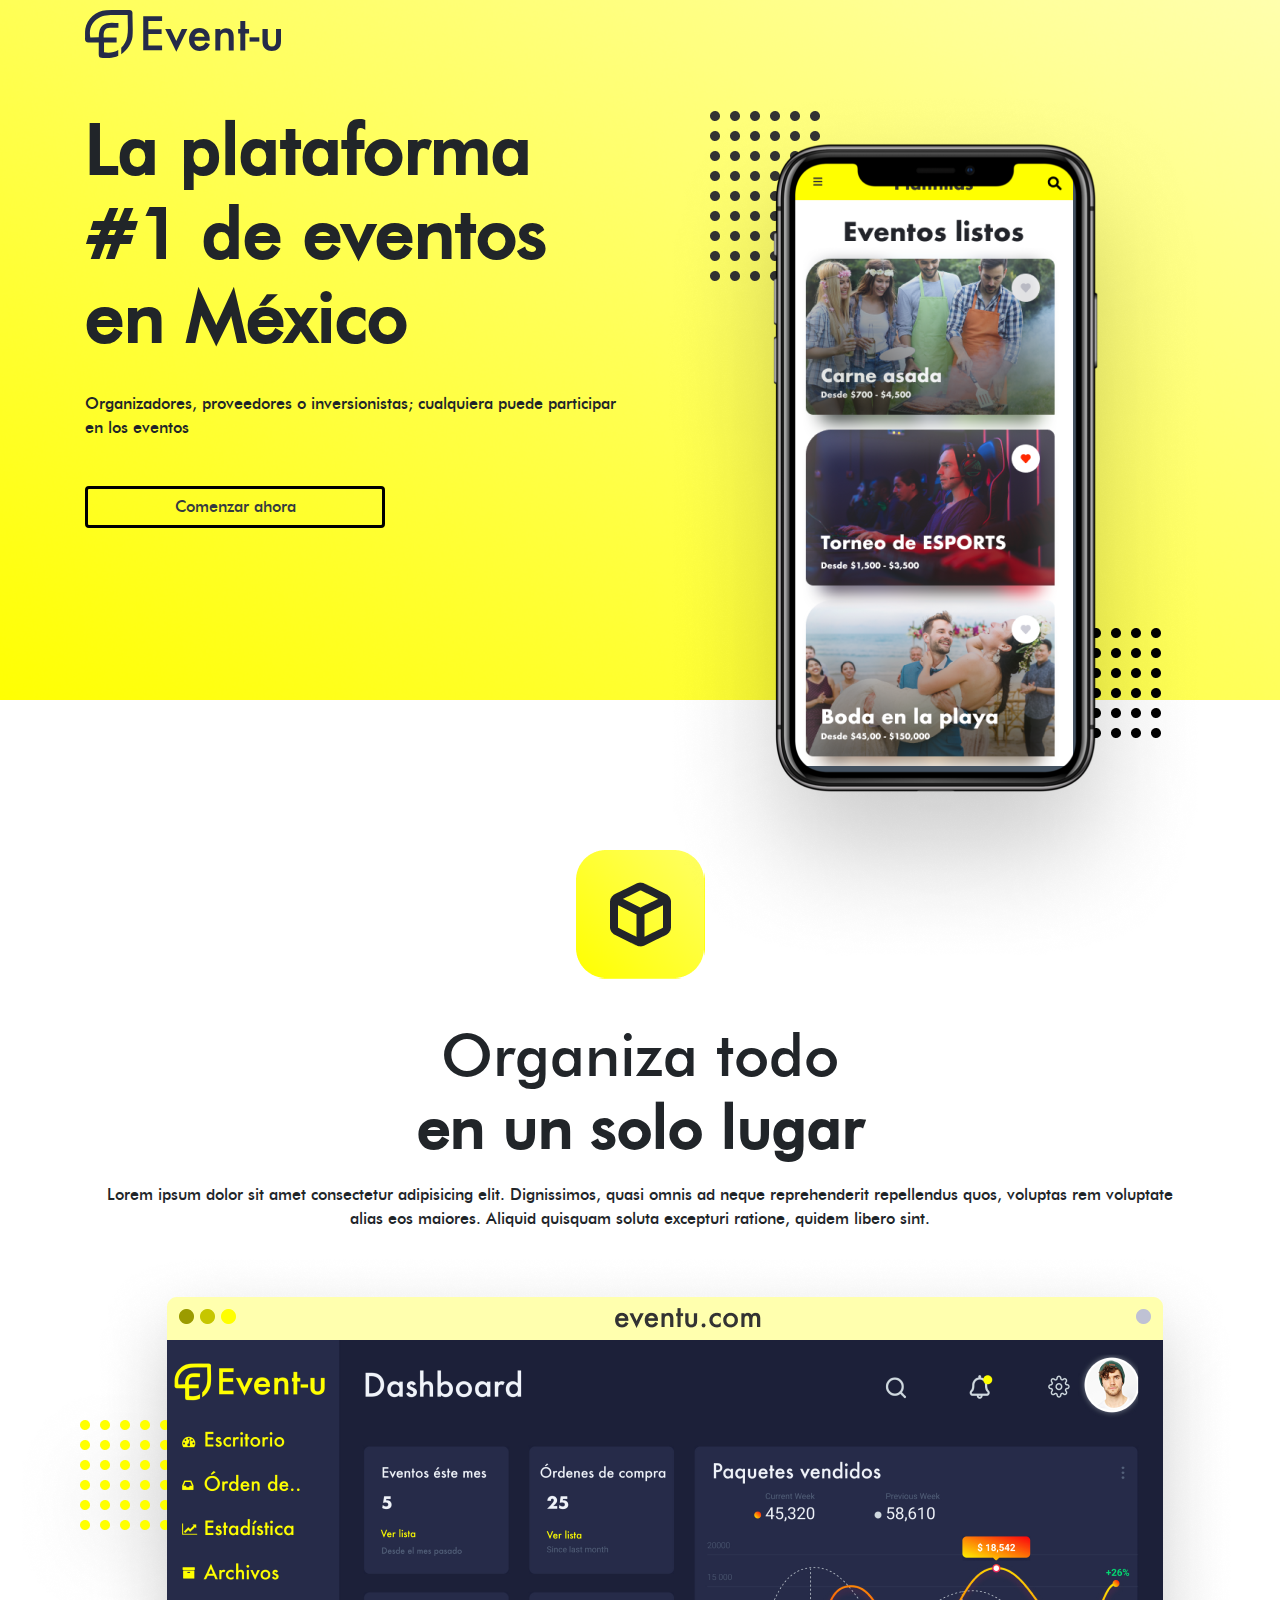
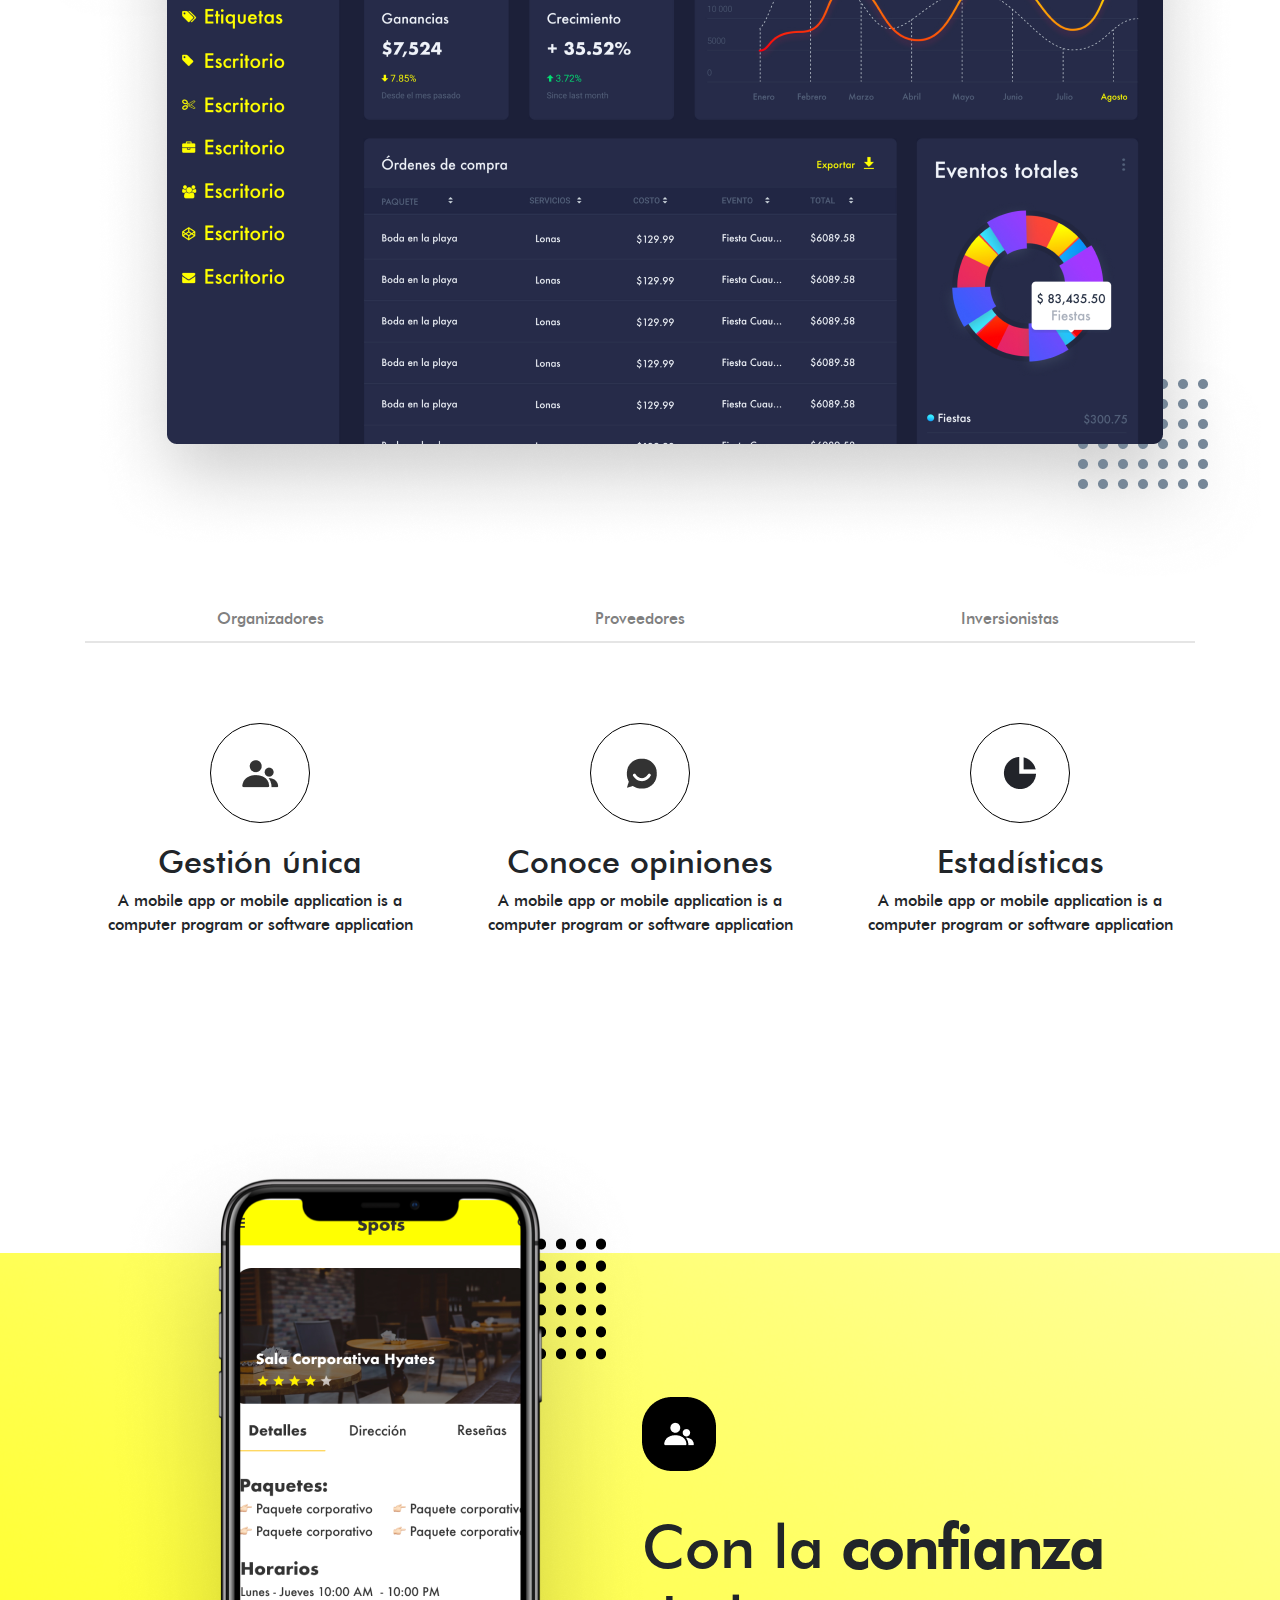
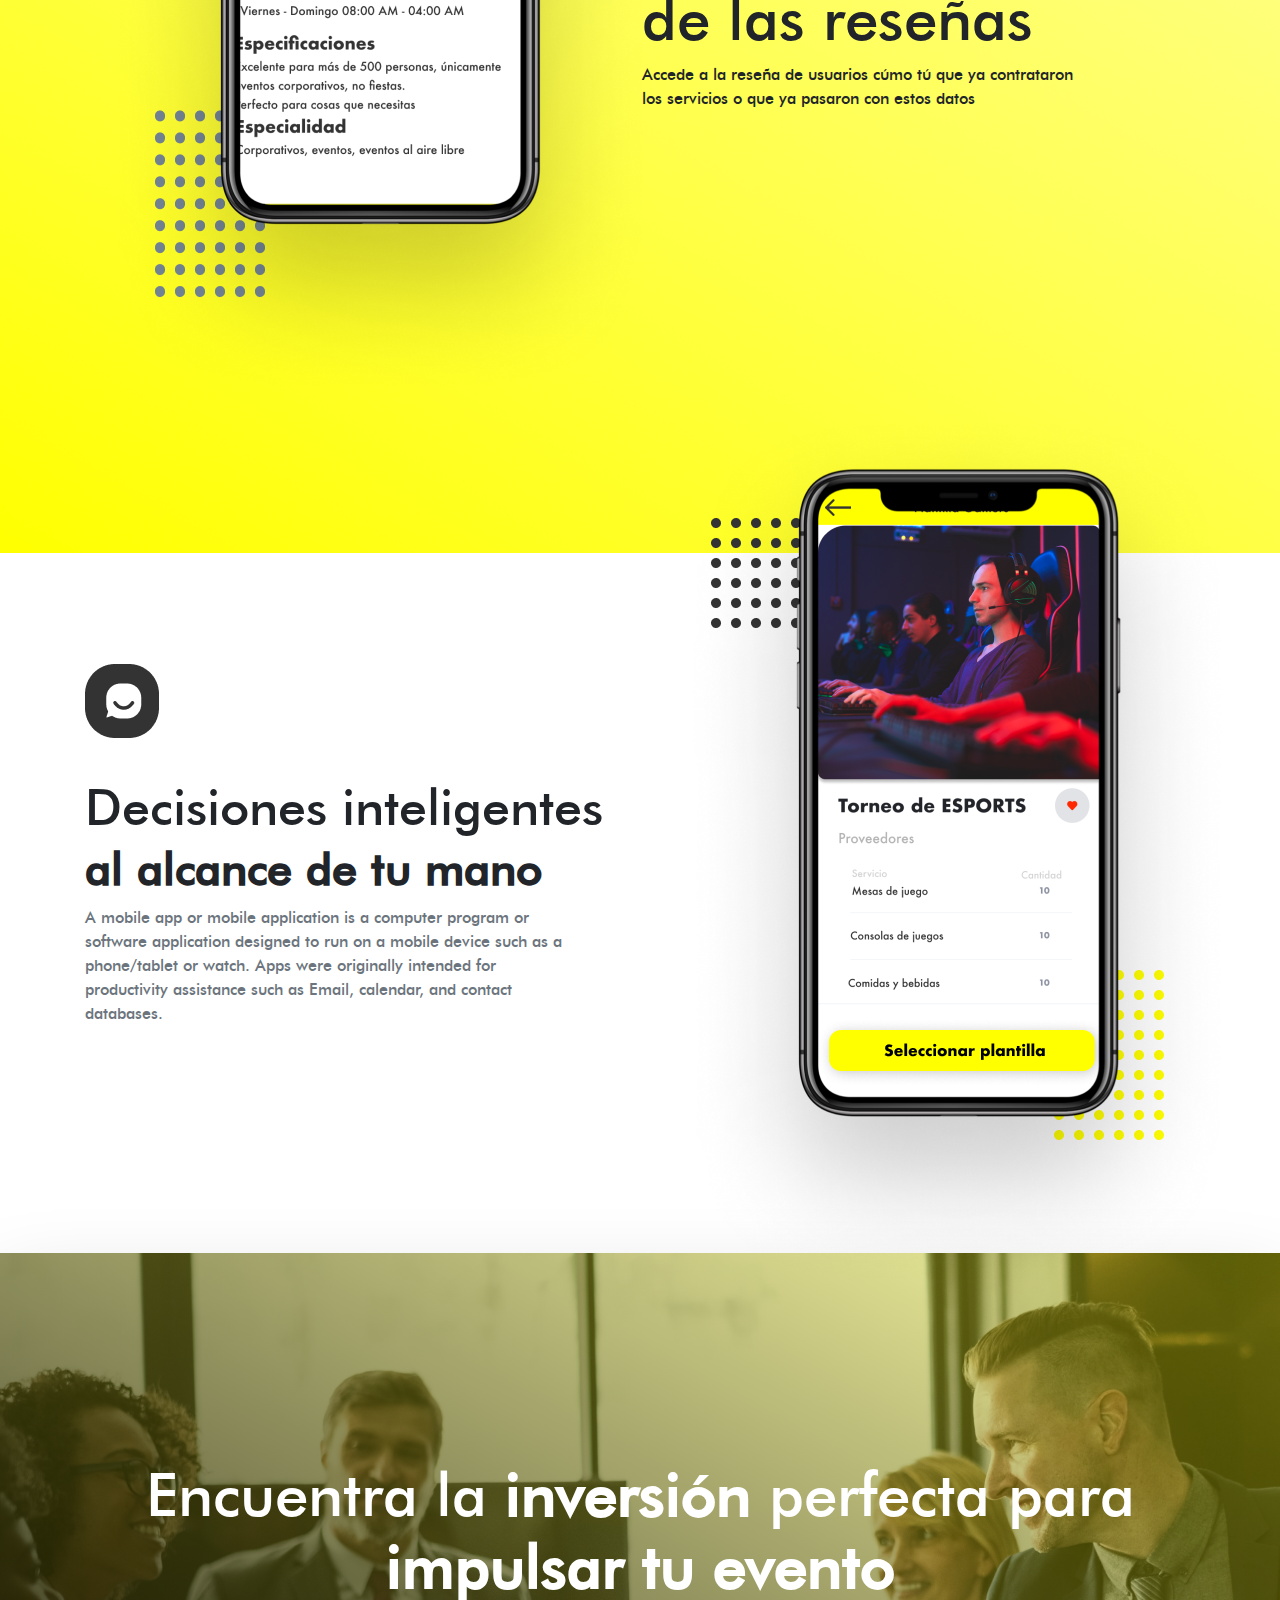
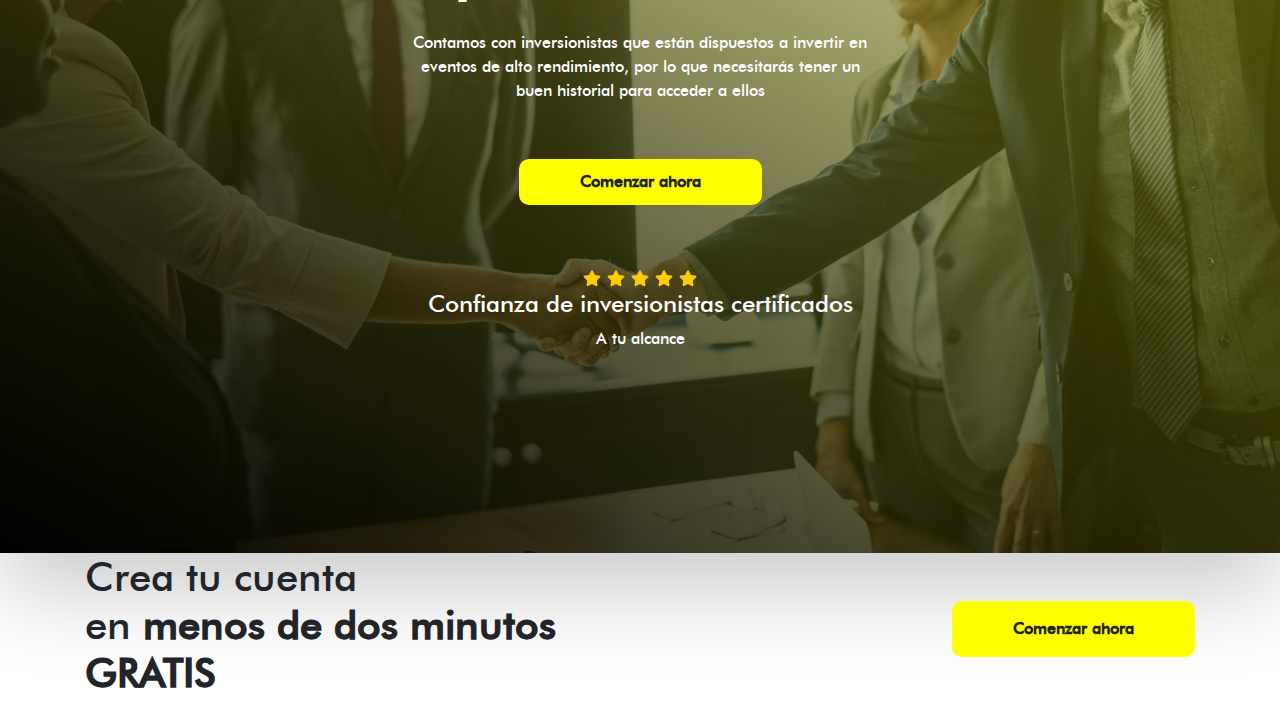
==== index.html @ fe2440ba "first commit" ====
<!DOCTYPE html>
<html lang="en">

<head>
    <meta charset="UTF-8">
    <meta name="viewport" content="width=device-width, initial-scale=1.0">
    <meta http-equiv="X-UA-Compatible" content="ie=edge">
    <title>Event-U</title>
    <!-- Bootstrap -->
    <link rel="stylesheet" href="https://stackpath.bootstrapcdn.com/bootstrap/4.3.1/css/bootstrap.min.css"
        integrity="sha384-ggOyR0iXCbMQv3Xipma34MD+dH/1fQ784/j6cY/iJTQUOhcWr7x9JvoRxT2MZw1T" crossorigin="anonymous">
    <link rel="stylesheet" href="css/main.css">
</head>

<body>
    <section class="section-one">
        <div class="container container-one">
            <div class="row">
                <div class="col-sm-3">
                    <img src="images/logo.svg" alt="logo">
                </div>
            </div>
            <div class="row bg-one">
                <div class="col-sm-6">
                    <h1 class="futura-medium-bt text-70">La plataforma <br> #1 de eventos <br> en México</h1><br>
                    <p>Organizadores, proveedores o inversionistas; cualquiera puede participar en los eventos</p>
                    <button type="button" class="btn btn-outline-dark btn-one">Comenzar ahora</button>
                </div>
                <div class="col-sm-6 view-one">
                    <img src="images/AppleiPhone.png" class="img-iphone" alt="">
                </div>
            </div>
        </div>
    </section>

    <section class="section-two">
            <div class="container text-center">
                <div class="row" style="justify-content: center; margin-bottom: 40px">
                    <div class="img-square"><img src="icons/Box.png" class="img-responsive" alt=""></div>
                </div>
                <h1 class="title">Organiza todo <br> <span class="futura-medium-bt">en un solo lugar</span>
                </h1>
                <p class="col-sm-12 center-block text-center">Lorem ipsum dolor sit amet consectetur adipisicing elit.
                    Dignissimos, quasi omnis
                    ad neque reprehenderit repellendus quos, voluptas rem voluptate alias eos maiores. Aliquid quisquam
                    soluta excepturi ratione, quidem libero sint.</p>
            </div>
            <img src="images/dashboard.png" alt="" class="img img-responsive img-dashboard" style="justify-content: center;">
    </section>

    <section class="section-three">
        <div class="container">
            <ul class="nav nav-fluid nav-three">
                <li class="nav-item col-sm-4" style="display: flex; justify-content: center;">
                    <a class="nav-link" href="#">Organizadores</a>
                </li>
                <li class="nav-item col-sm-4" style="display: flex; justify-content: center;">
                    <a class="nav-link" href="#">Proveedores</a>
                </li>
                <li class="nav-item col-sm-4" style="display: flex; justify-content: center;">
                    <a class="nav-link" href="#">Inversionistas</a>
                </li>
            </ul>
        </div>
        <div class="container features">
            <div class="row">
                <div class="col-sm-4 card-features">
                    <div class="circle">
                        <img src="icons/teamIcon.png" class="img-responsive" alt="">
                    </div>
                    <div class="text-center">
                        <h2>Gestión única</h2>
                        <p>A mobile app or mobile application is a computer program or software application</p>
                    </div>
                </div>
                <div class="col-sm-4 card-features">
                    <div class="circle">
                        <img src="icons/opinions.png" class="img-responsive" alt="">
                    </div>
                    <div class="text-center">
                        <h2>Conoce opiniones</h2>
                        <p>A mobile app or mobile application is a computer program or software application</p>
                    </div>
                </div>
                <div class="col-sm-4 card-features">
                    <div class="circle">
                        <img src="icons/statistics.png" class="img img-responsive" alt="">
                    </div>
                    <div class="text-center">
                        <h2>Estadísticas</h2>
                        <p>A mobile app or mobile application is a computer program or software application</p>
                    </div>
                </div>
            </div>
        </div>
    </section>

    <section class="section-four">
        <div class="container container-four">
            <div class=" row row-four">
                <div class="col-sm-6">
                    <img src="images/iPhone Left.png" alt="" class="img-iphone-left">
                </div>
                <div class="col-sm-6">
                    <img src="icons/icon-four.png" alt="">
                    <div style="margin-top: 40px;">
                        <h1 class="title">Con la <span class="title futura-medium-bt">confianza</span> <br> de las reseñas
                        </h1>
                        <p>Accede a la reseña de usuarios cúmo tú que ya contrataron <br> los servicios o que ya
                            pasaron
                            con
                            estos datos
                        </p>
                    </div>
                </div>
            </div>
        </div>
    </section>

    <section class="section-five">
        <div class="container container-five">
            <div class="row row-five">
                <div class="col-sm-6">
                    <img src="icons/icon-five.png" alt="">
                    <div style="margin-top: 40px;">
                        <h1 class="title" style="font-size: 50px;">Decisiones inteligentes <br> <span
                                class="title futura-medium-bt" style="font-size: 45px;">al alcance de tu mano</span></h1>
                        <p class="text-secondary">A mobile app or mobile application is a computer program or <br>
                            software application designed to run on a mobile device such as a <br>
                            phone/tablet or watch. Apps were originally intended for <br>
                            productivity assistance such as Email, calendar, and contact <br>
                            databases.
                        </p>
                    </div>
                </div>
                <div class="col-sm-6">
                    <img src="images/iPhone Right.png" alt="" class="img-iphone-right">
                </div>
            </div>
        </div>
    </section>

    <section class="section-six">
        <div class="bg-six">
            <div class="container text-center">
                <h1 class="title fonts-white" style="padding-bottom: 20px;">Encuentra la <span
                        class="futura-medium-bt">inversión</span>
                    perfecta para <span class="futura-medium-bt">impulsar tu evento</span>
                </h1>
                <p class="fonts-white" style="padding-bottom: 40px;">
                    Contamos con inversionistas que están dispuestos a invertir en <br>
                    eventos de alto rendimiento, por lo que necesitarás tener un <br>
                    buen historial para acceder a ellos
                </p>
                <button class=" btn bg-yellow btn-six">Comenzar ahora</button>
                <div class="start">
                    <img src="images/stars.png" alt="">
                    <h4 class="fonts-white">Confianza de inversionistas certificados</h4>
                    <p class="fonts-white">A tu alcance</p>
                </div>
            </div>
        </div>
    </section>

    <footer>
        <div class="container">
            <div class="row">
                <div class="col-sm-12 footer">
                    <h1>Crea tu cuenta <br>
                        en <span class="futura-medium-bt">menos de dos minutos</span> <br>
                        <span class="futura-medium-bt">GRATIS</span> </h1>
                        <button class="btn bg-yellow btn-footer">Comenzar ahora</button>
                </div>
            </div>
        </div>
    </footer>




    <!-- JS, Popper.js y jQuery -->
    <script src="https://code.jquery.com/jquery-3.3.1.slim.min.js"
        integrity="sha384-q8i/X+965DzO0rT7abK41JStQIAqVgRVzpbzo5smXKp4YfRvH+8abtTE1Pi6jizo"
        crossorigin="anonymous"></script>
    <script src="https://cdnjs.cloudflare.com/ajax/libs/popper.js/1.14.7/umd/popper.min.js"
        integrity="sha384-UO2eT0CpHqdSJQ6hJty5KVphtPhzWj9WO1clHTMGa3JDZwrnQq4sF86dIHNDz0W1"
        crossorigin="anonymous"></script>
    <script src="https://stackpath.bootstrapcdn.com/bootstrap/4.3.1/js/bootstrap.min.js"
        integrity="sha384-JjSmVgyd0p3pXB1rRibZUAYoIIy6OrQ6VrjIEaFf/nJGzIxFDsf4x0xIM+B07jRM"
        crossorigin="anonymous"></script>
</body>

</html>
---- css/main.css ----
@font-face {
  font-family: "Futura";
  src: url("../fonts/futura_medium_bt-webfont.woff");
}

@font-face {
  font-family: "Futura-book-italic";
  src: url("../fonts/futura_book_italic_font-webfont.woff");
}

@font-face {
  font-family: "Futura-extra-black";
  src: url("../fonts/futura_extra_black_font-webfont.woff");
}

@font-face {
  font-family: "Futura-medium-bt";
  src: url("../fonts/futura_medium_bt-webfont.woff");
}

body {
  margin: 0;
  padding: 0;
  box-sizing: border-box;
  font-family: "Futura";
}

/* FONT-FAMILY */
.futura-extra {
  font-family: Futura-extra-black;
}

.futura-medium-bt {
  font-family: Futura-medium-bt;
  font-weight: bold;
}
/* END FONT-FAMILY */

/* button */
.btn-yellow {
  background: #ffff00;
  border-radius: 10px;
}
/* end button */

/* BG-C OLOR*/
.bg-yellow {
  background: #ffff00;
}
/* BG-COLOR*/

/* FONTS-SIZE*/
.title {
  font-size: 60px;
}

.subtitle {
  font-size: 20px;
}

.text-70 {
  font-size: 70px;
}

.text-50 {
  font-size: 50px;
}
/* END FONS-SIZE */

/* FONTS-COLOR */
.fonts-yellow {
  color: #ffff00;
}

.fonts-white {
  color: #fff;
}
/* END FONTS-COLOR */

/* SECTION ONE */

.section-one {
  width: 100%;
  height: 700px;
  background-image: url(../images/Bg.png);
  background-size: cover;
}

.container-one {
  padding-top: 10px;
}

.bg-one {
  margin-top: 50px;
}

.view-one {
  position: relative;
}

.img-bg {
  position: absolute;
  top: 15px;
  right: 50px;
}

.img-iphone {
  position: absolute;
  left: 0;
  top: -50px;
}

.btn-one {
  margin-top: 30px;
  width: 300px;
  border: 3px solid #000;
}
.icon-one {
  width: 129px;
  height: 129px;
  background-image: url(../images/Icon.png);
}
/* END SECTION-ONE */

/* SECTION-TWO */
.section-two {
  width: 100%;
  margin-top: 150px;
}

.img-square {
  width: 129px;
  height: 129px;
  background-image: url(../images/Icon.png);
  display: flex;
  justify-content: center;
  align-items: center;
}

/* END SECTION-TWO */

/* SECTION THREE */
.section-three {
  width: 100%;
}

.nav-three {
  border-bottom: 2px solid #e5e5e5;
}

.nav-three .nav-item {
  border-bottom: 2px solid transparent;
}

.nav-three .nav-item a {
  color: #808080;
}

.nav-three .nav-item:hover {
  border-bottom: 2px solid #ffff00;
  color: #000;
}

.features {
  margin-top: 80px;
}
.section-three .container .row .circle {
  display: flex;
  justify-content: center;
  align-items: center;
  width: 100px;
  height: 100px;
  border: 1px solid #000;
  border-radius: 50%;
  margin: auto;
}

.section-three .container .row .circle:hover {
  display: flex;
  justify-content: center;
  align-items: center;
  width: 100px;
  height: 100px;
  border-radius: 50%;
  background: #ffff00;
  border: none;
  box-shadow: 0 10px 10px -5px;
}

.text-center {
  margin-top: 20px;
}

/* END SECTION THREE */

/* SECTION FOUR */
.section-four {
  width: 100%;
  max-width: 100%;
  height: 900px;
  background-image: url(../images/Bg.png);
  background-size: cover;
  margin-top: 300px;
}

.container-four {
  position: relative;
}

.row-four {
  align-items: center;
  position: absolute;
  top: -160px;
}
/* END SECTION FOUR */

/* SECTION-FIVE */
.section-five {
  width: 100%;
  max-width: 100%;
}

.container-five {
  position: relative;
}

.row-five {
  align-items: center;
  position: absolute;
  top: -170px;
}
/* END SECTION-FIVE */

/* SECTION SIX */
.section-six {
  width: 100%;
  height: 900px;
  background-image: url(../images/Action-ori.jpg);
  background-size: cover;
  margin-top: 700px;
}

.bg-six {
  width: 100%;
  height: 900px;
  background: linear-gradient(
    208.63deg,
    rgba(255, 255, 0, 0.35) 0%,
    #000000 100%
  );
  box-shadow: 0px 40px 80px rgba(0, 0, 0, 0.2);
  display: flex;
  align-items: center;
}

.btn-six {
  padding: 10px 60px;
  border-radius: 10px;
  margin-bottom: 60px;
  font-weight: bold;
}
/* END SECTION SIX */

.footer {
  width: 100%;
  display: flex;
  justify-content: space-between;
  align-items: center;
}

.btn-footer {
  padding: 15px 60px;
  border-radius: 10px;
  font-weight: bold;
}

/* MEDIAS QUERY */

/* @media (min-width: 320px) {
  .section-one{
    height: 750px;
  }
  .bg-one{
    text-align: center;
  }
  .container-one {
    display: block;
  }

  .text-70 {
    font-size: 50px;
  }

  .img-iphone {
    width: 300px;
    padding-top: 60px;
    padding-left: 100px;
  }

  .img-dashboard{
    width: 200px;
  }

  .img-iphone-left{
    width: 200px;
  }

  .img-iphone-right{
    width: 200px;
  }
  .footer{
    display: block;
  }
} */
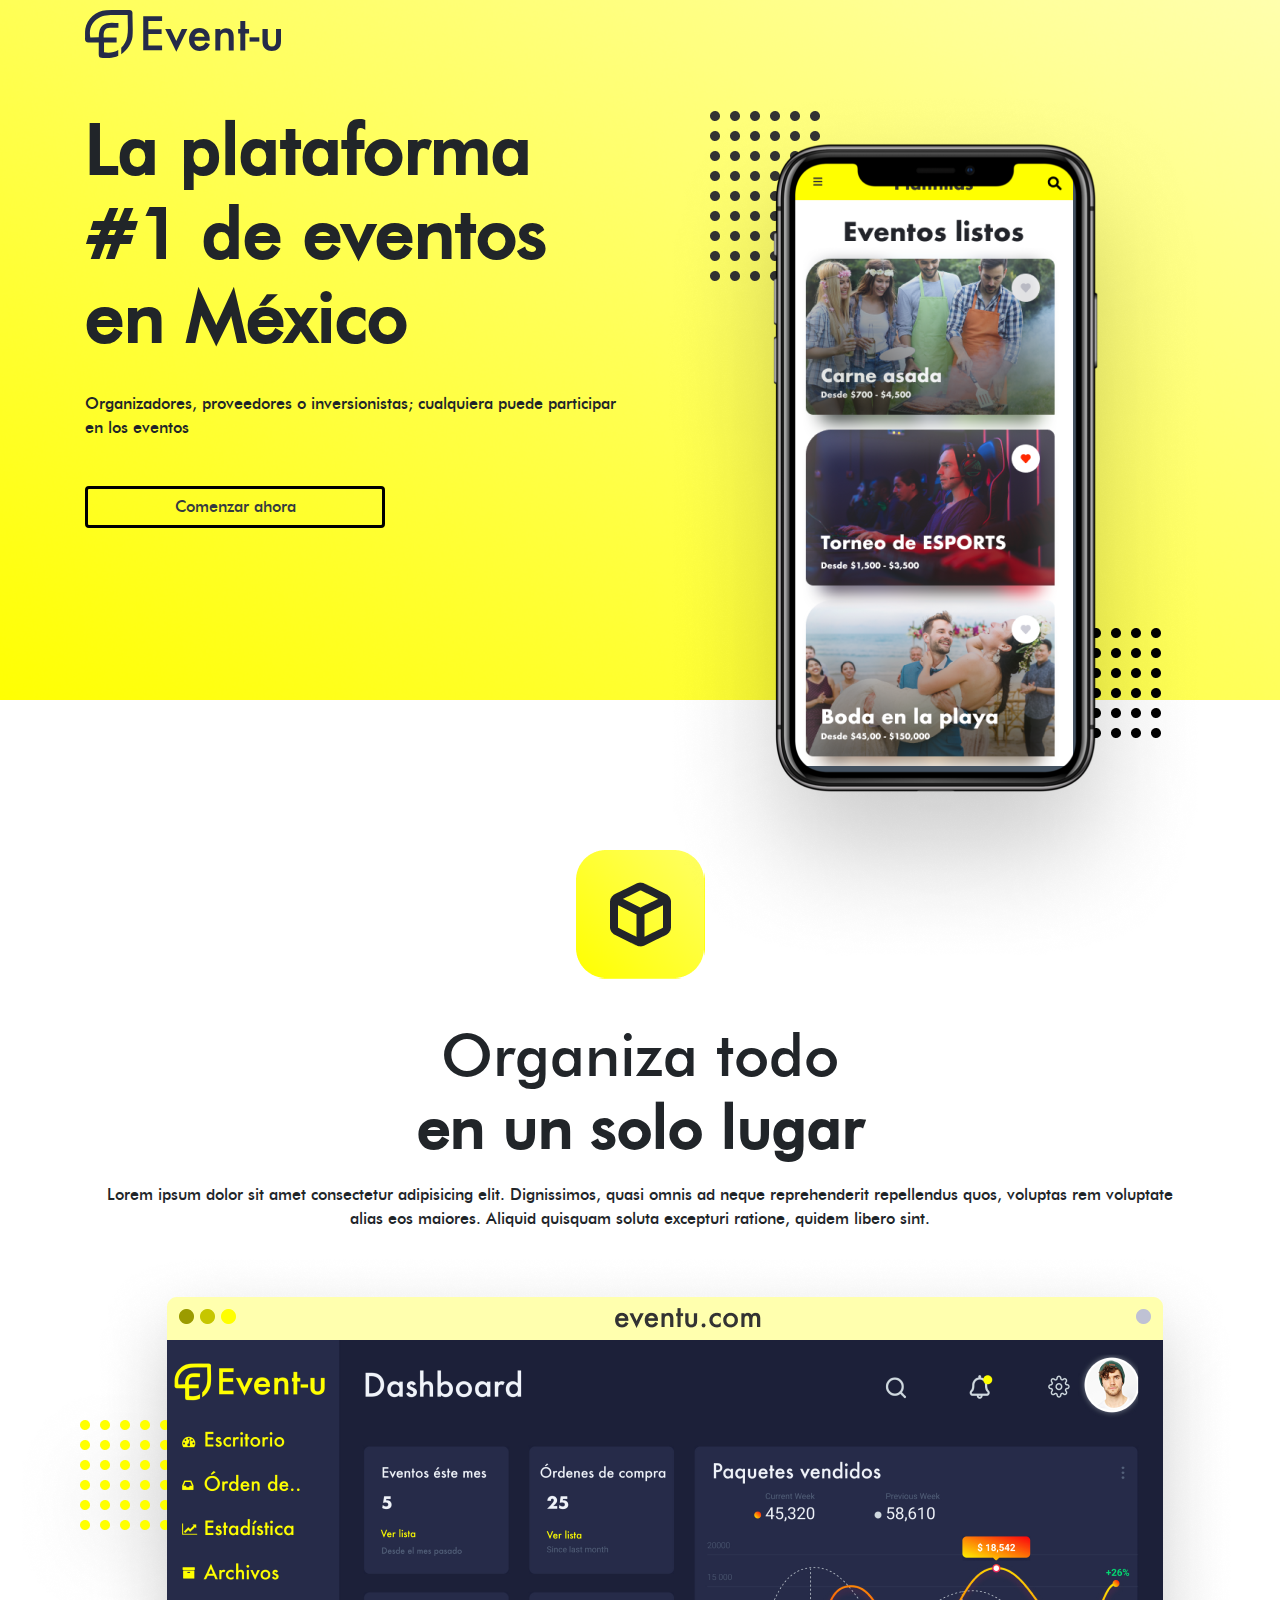
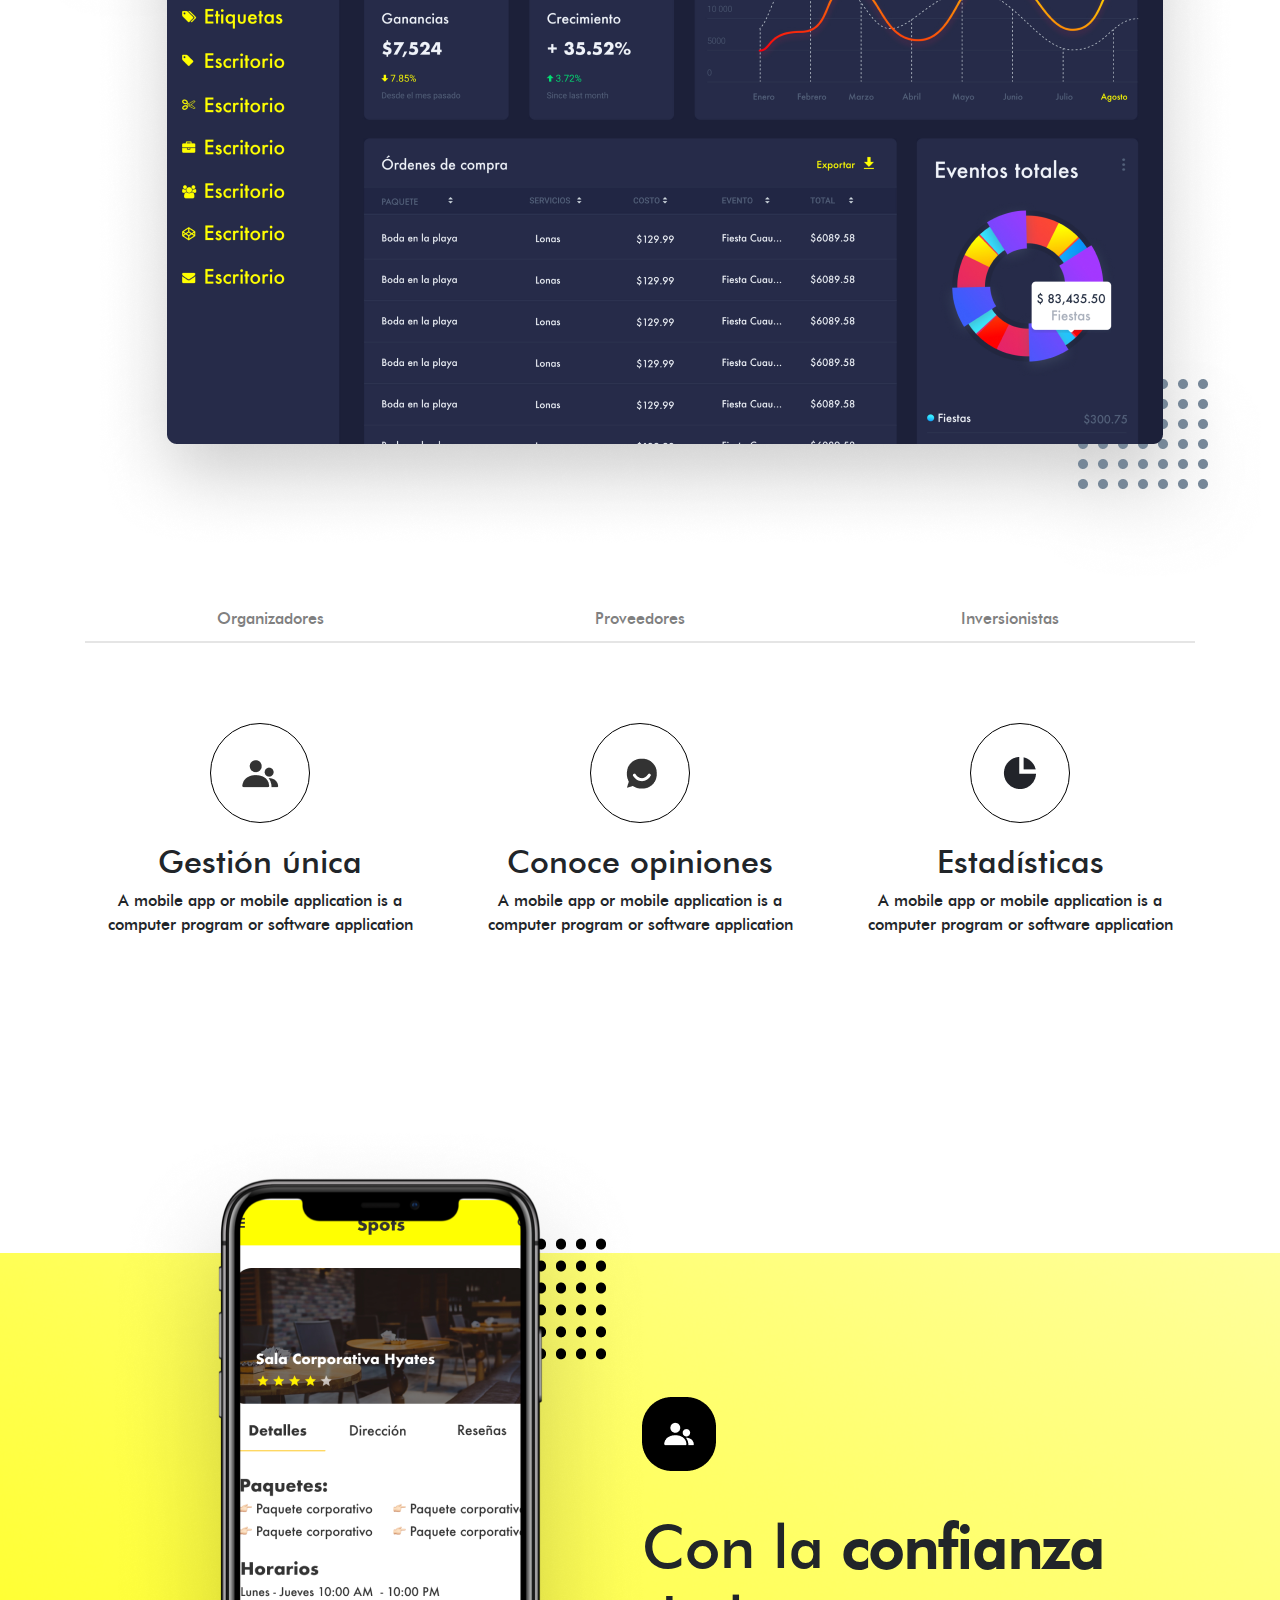
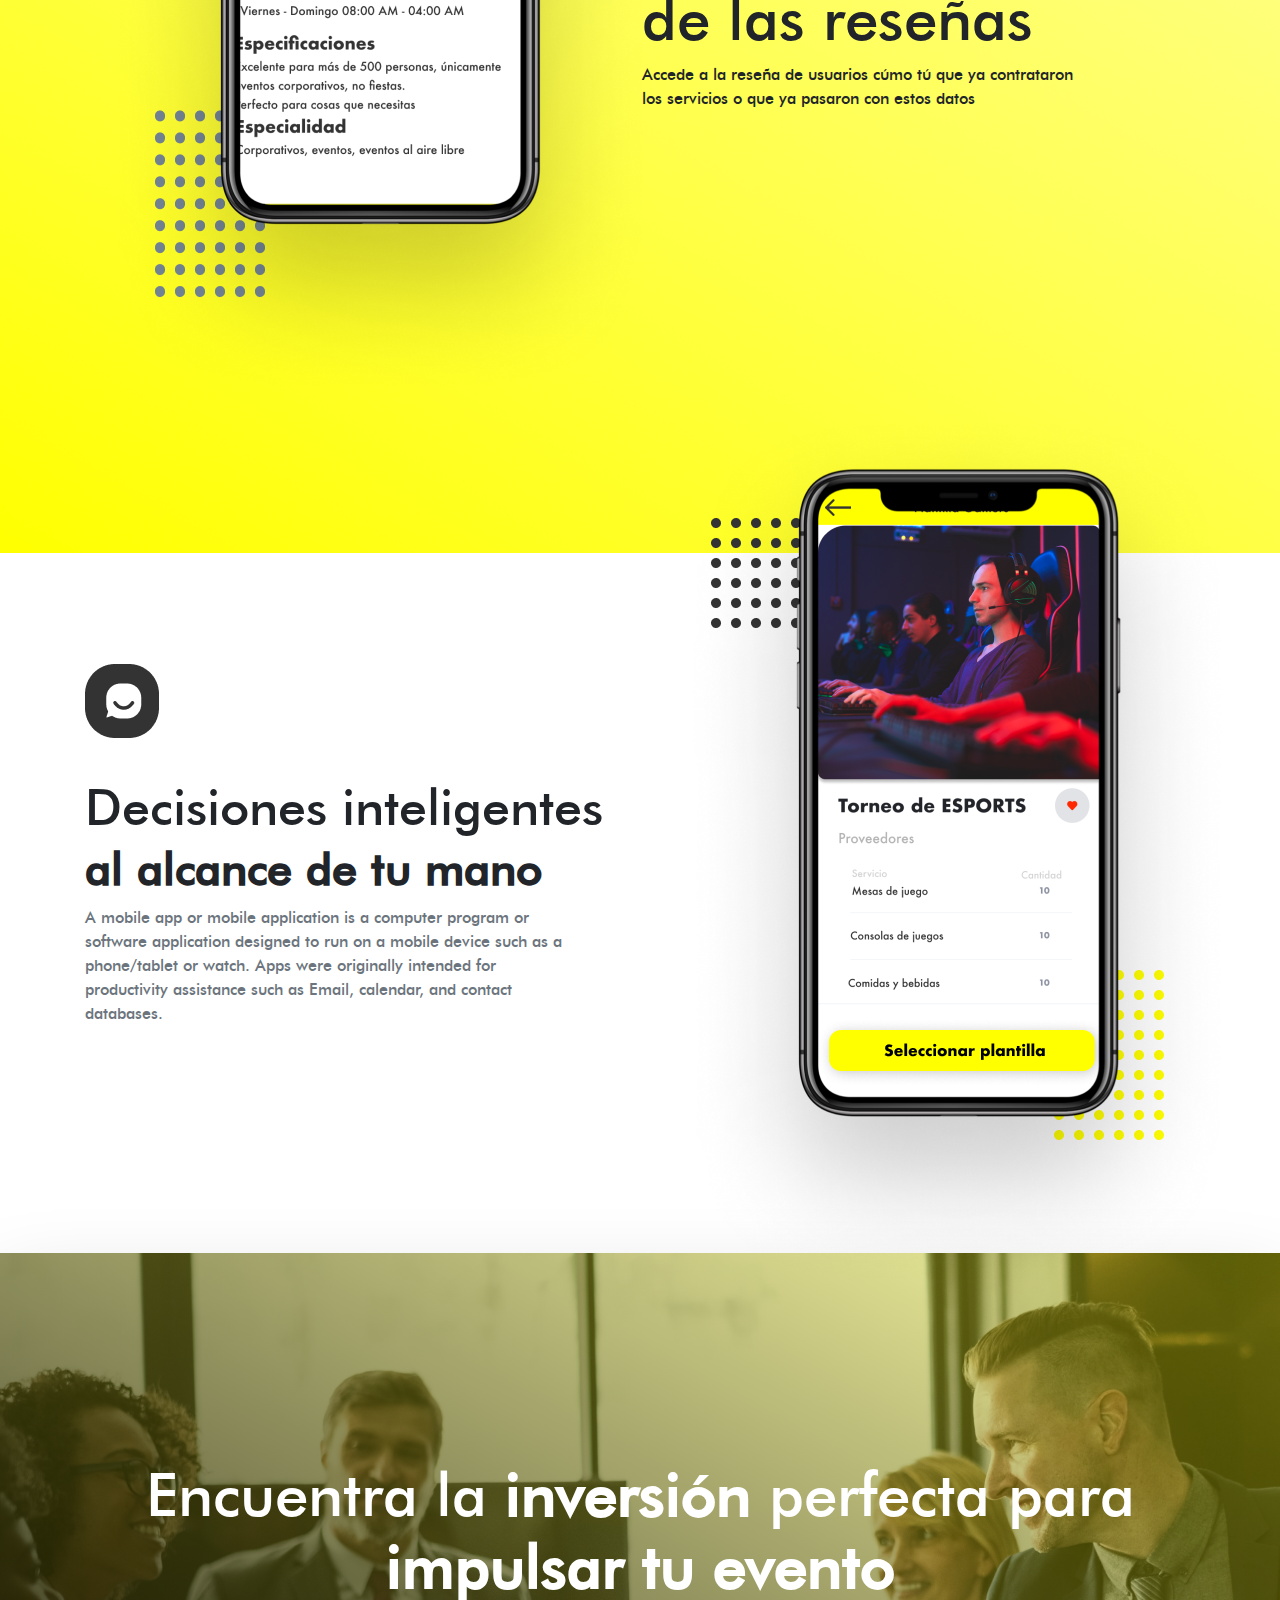
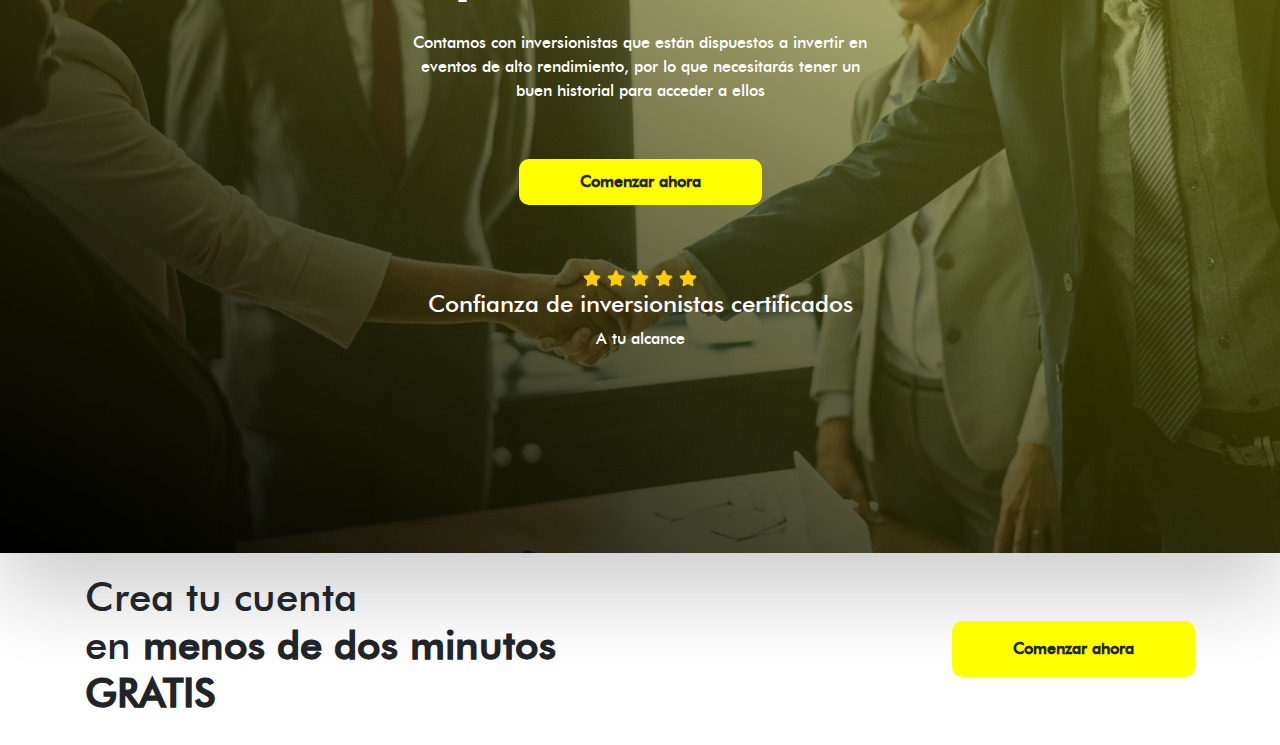
==== commit 9117ea89: "second commit" ====
--- a/index.html
+++ b/index.html
@@ -34,6 +34,7 @@
     </section>
 
     <section class="section-two">
+        <div class="text-center">
             <div class="container text-center">
                 <div class="row" style="justify-content: center; margin-bottom: 40px">
                     <div class="img-square"><img src="icons/Box.png" class="img-responsive" alt=""></div>
@@ -45,7 +46,9 @@
                     ad neque reprehenderit repellendus quos, voluptas rem voluptate alias eos maiores. Aliquid quisquam
                     soluta excepturi ratione, quidem libero sint.</p>
             </div>
-            <img src="images/dashboard.png" alt="" class="img img-responsive img-dashboard" style="justify-content: center;">
+            <img src="images/dashboard.png" alt="" class="img img-responsive img-dashboard"
+                style="justify-content: center;">
+        </div>
     </section>
 
     <section class="section-three">
@@ -104,7 +107,8 @@
                 <div class="col-sm-6">
                     <img src="icons/icon-four.png" alt="">
                     <div style="margin-top: 40px;">
-                        <h1 class="title">Con la <span class="title futura-medium-bt">confianza</span> <br> de las reseñas
+                        <h1 class="title">Con la <span class="title futura-medium-bt">confianza</span> <br> de las
+                            reseñas
                         </h1>
                         <p>Accede a la reseña de usuarios cúmo tú que ya contrataron <br> los servicios o que ya
                             pasaron
@@ -124,7 +128,8 @@
                     <img src="icons/icon-five.png" alt="">
                     <div style="margin-top: 40px;">
                         <h1 class="title" style="font-size: 50px;">Decisiones inteligentes <br> <span
-                                class="title futura-medium-bt" style="font-size: 45px;">al alcance de tu mano</span></h1>
+                                class="title futura-medium-bt" style="font-size: 45px;">al alcance de tu mano</span>
+                        </h1>
                         <p class="text-secondary">A mobile app or mobile application is a computer program or <br>
                             software application designed to run on a mobile device such as a <br>
                             phone/tablet or watch. Apps were originally intended for <br>
@@ -169,7 +174,7 @@
                     <h1>Crea tu cuenta <br>
                         en <span class="futura-medium-bt">menos de dos minutos</span> <br>
                         <span class="futura-medium-bt">GRATIS</span> </h1>
-                        <button class="btn bg-yellow btn-footer">Comenzar ahora</button>
+                    <button class="btn bg-yellow btn-footer">Comenzar ahora</button>
                 </div>
             </div>
         </div>
--- a/css/main.css
+++ b/css/main.css
@@ -260,7 +260,9 @@
   font-weight: bold;
 }
 /* END SECTION SIX */
-
+footer{
+  padding: 20px;
+}
 .footer {
   width: 100%;
   display: flex;
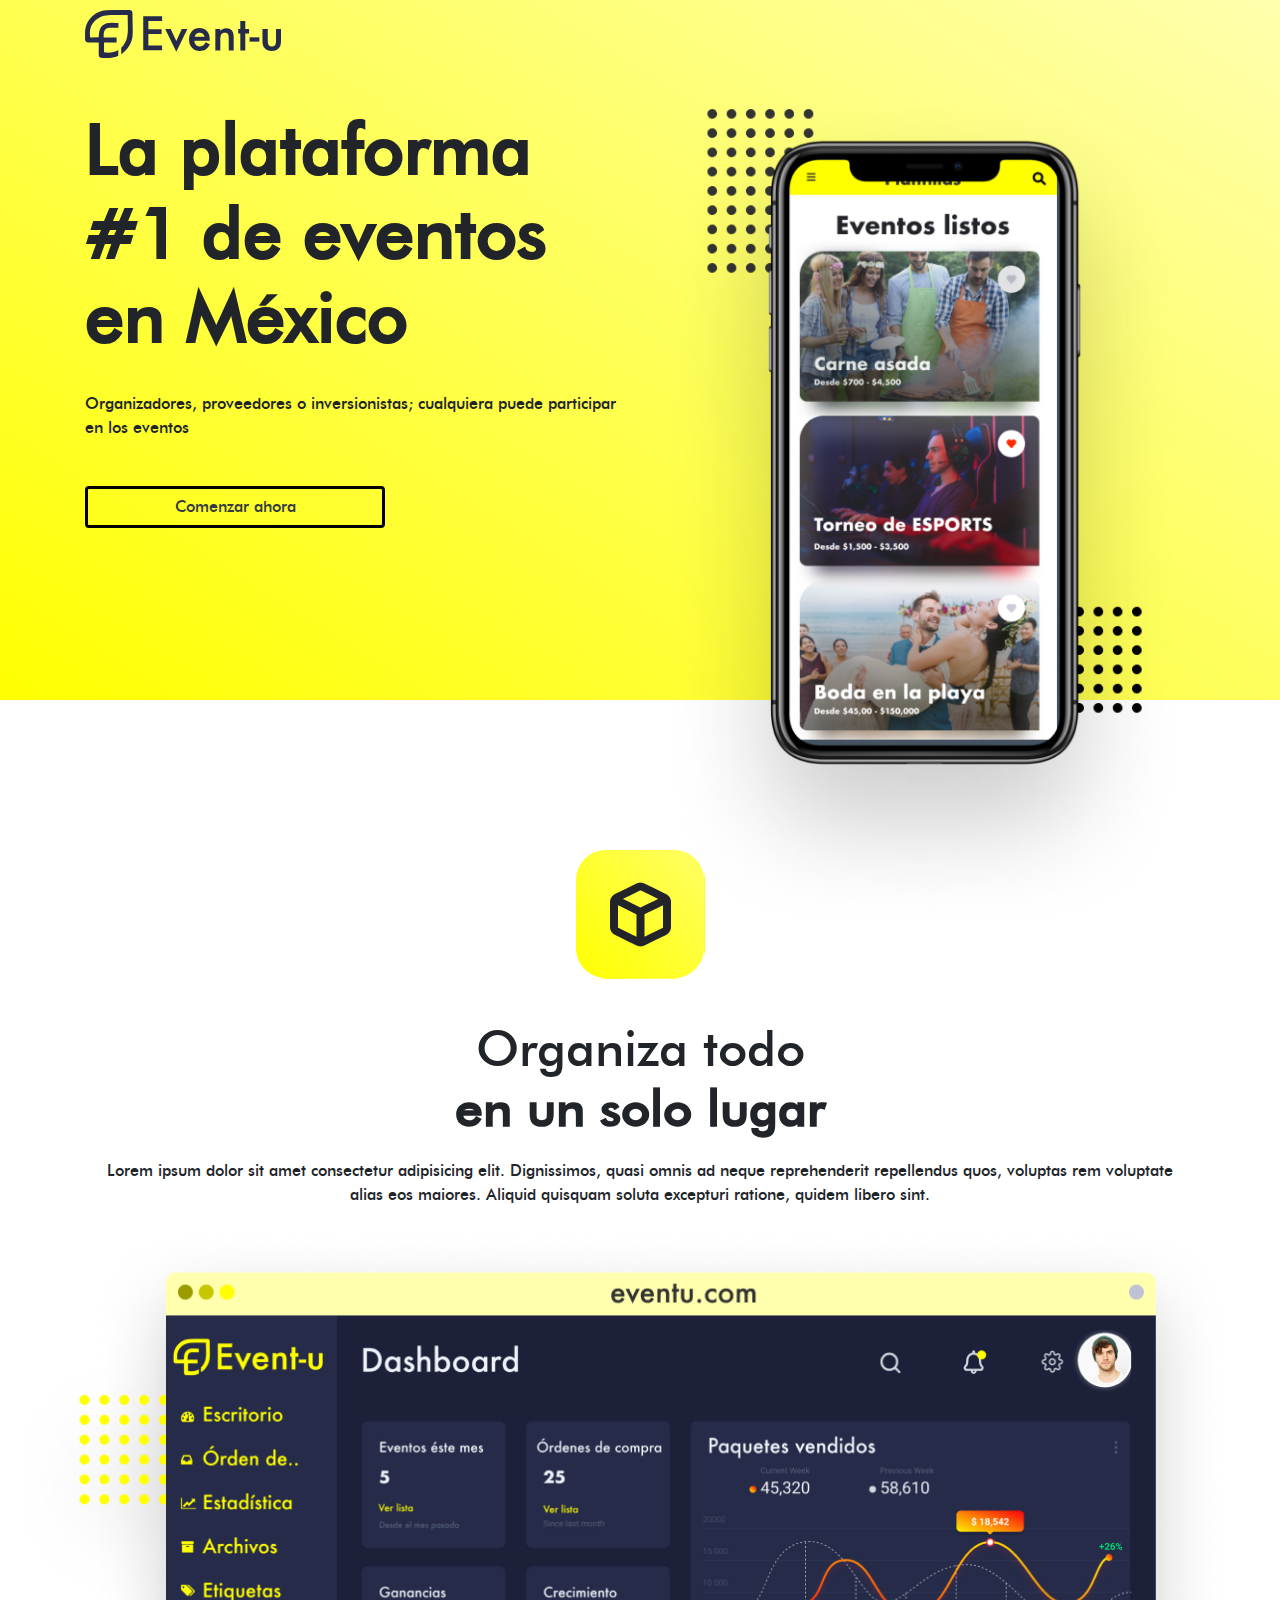
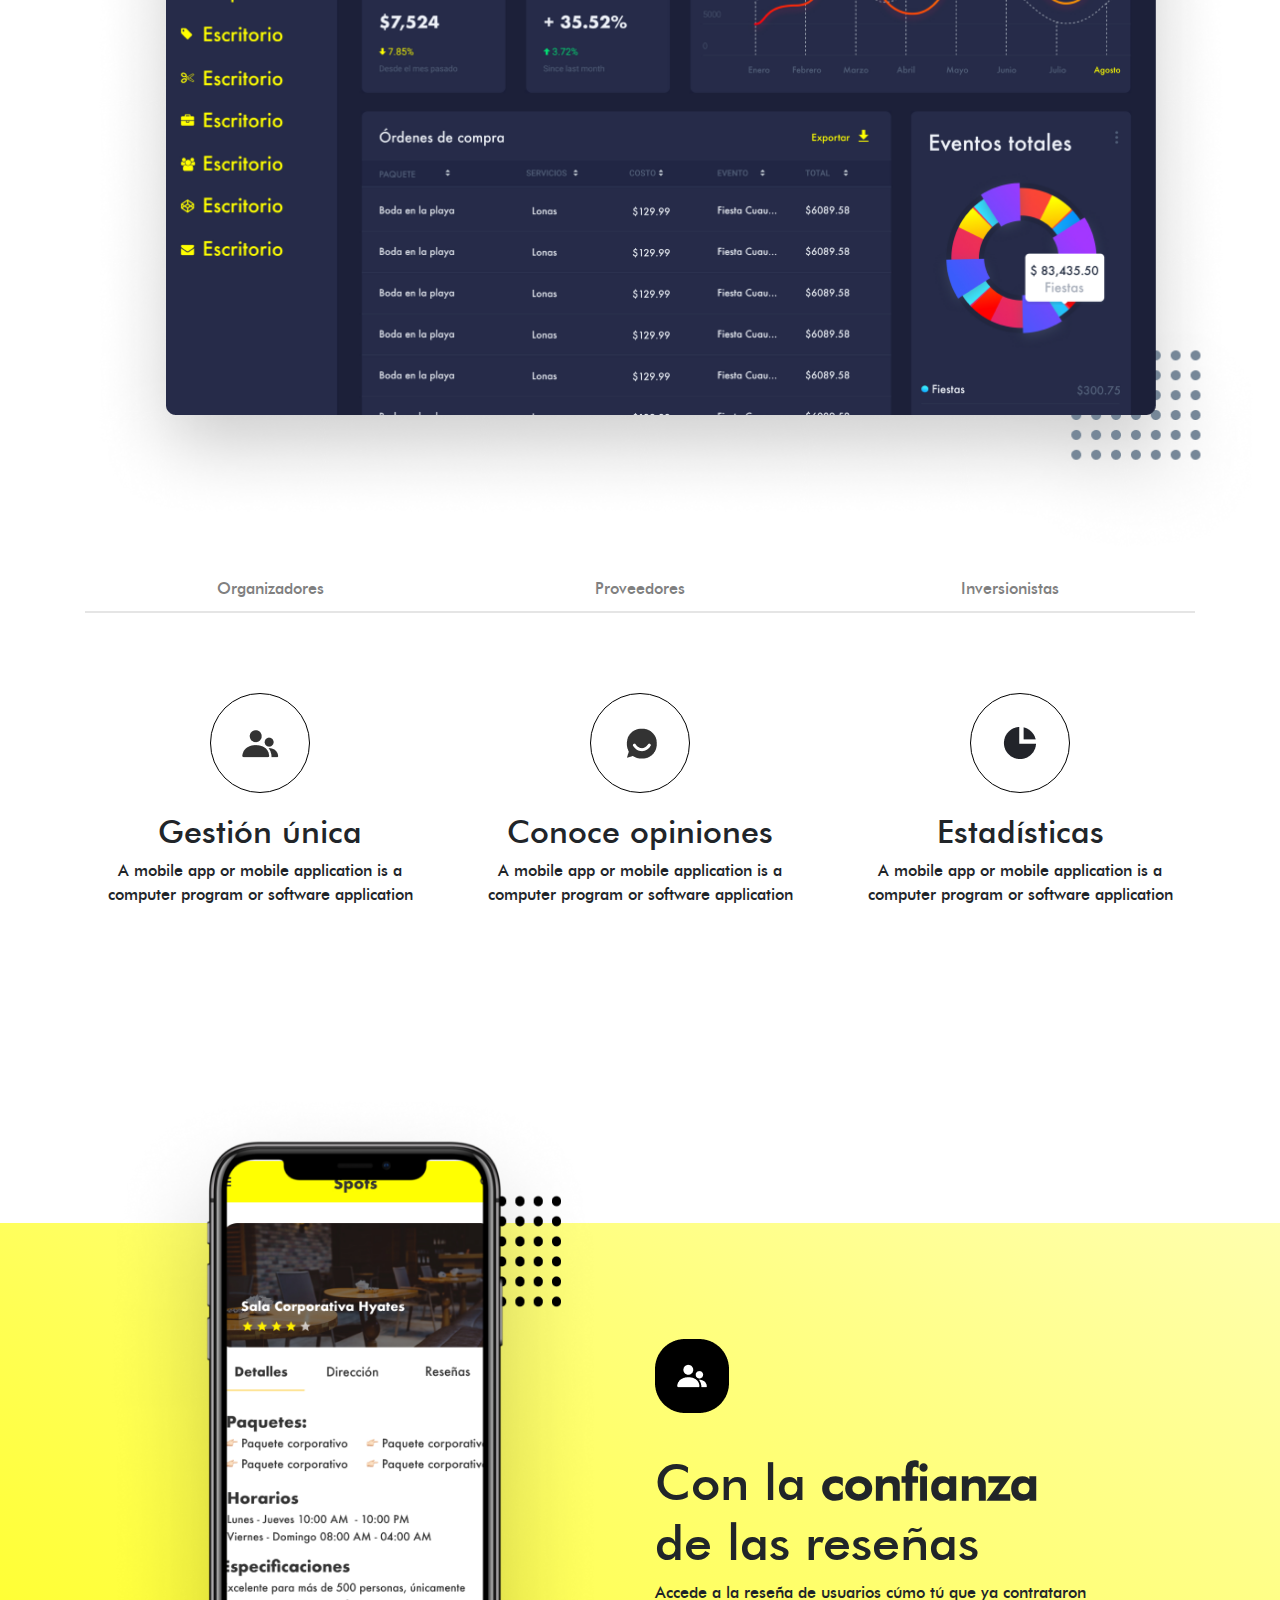
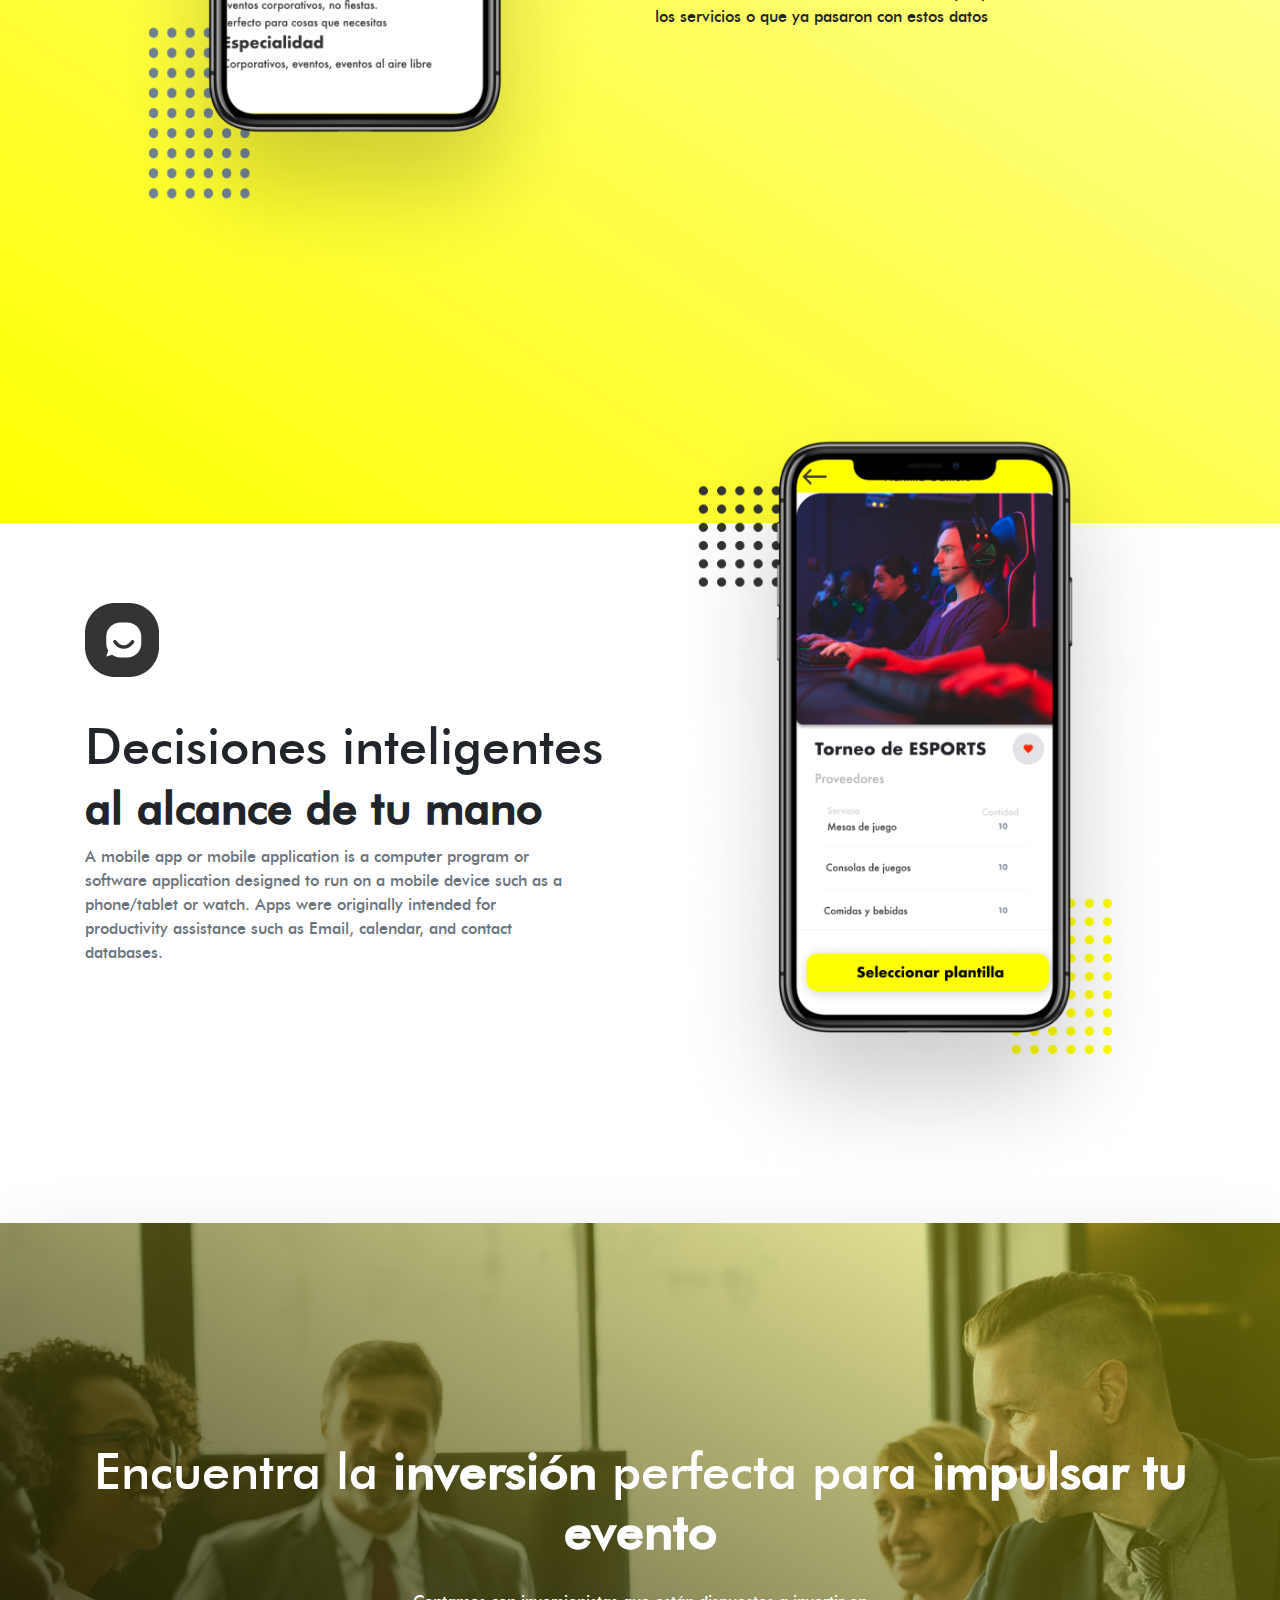
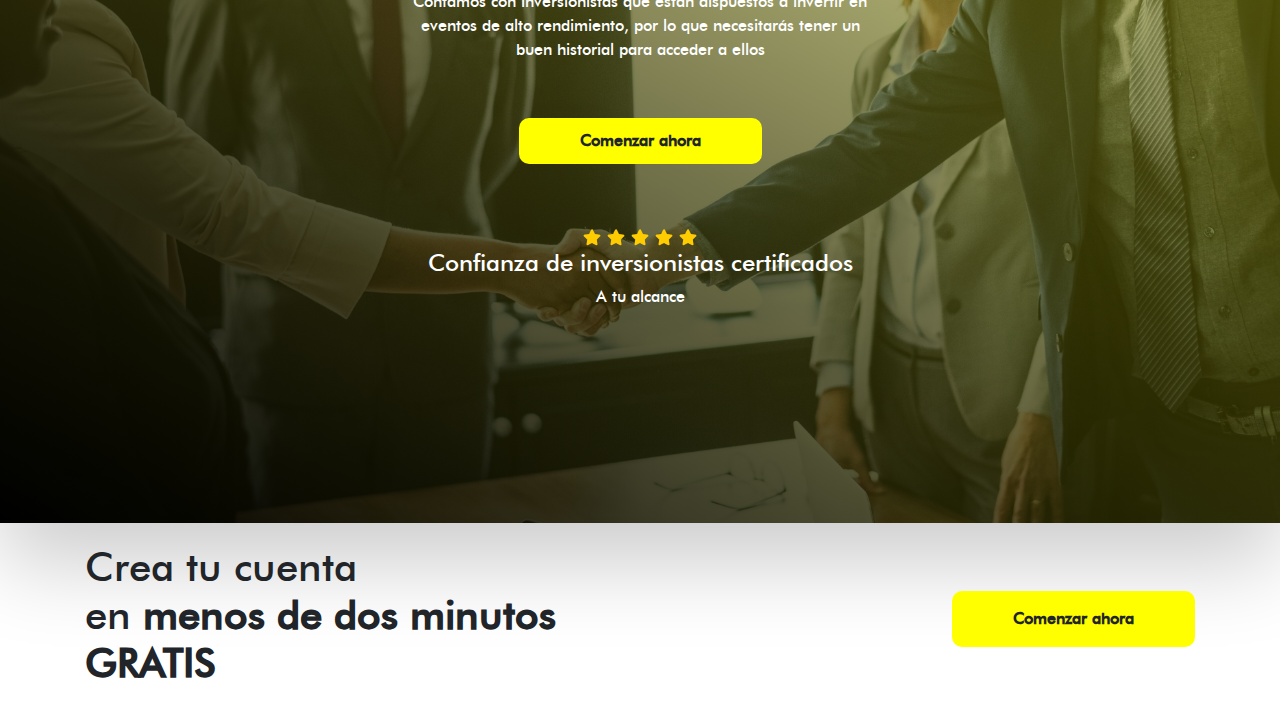
==== commit ecb85165: "responsive" ====
--- a/index.html
+++ b/index.html
@@ -24,10 +24,12 @@
                 <div class="col-sm-6">
                     <h1 class="futura-medium-bt text-70">La plataforma <br> #1 de eventos <br> en México</h1><br>
                     <p>Organizadores, proveedores o inversionistas; cualquiera puede participar en los eventos</p>
-                    <button type="button" class="btn btn-outline-dark btn-one">Comenzar ahora</button>
+                    <div class="btn-media">
+                        <button type="button" class="btn btn-outline-dark btn-one">Comenzar ahora</button>
+                    </div>
                 </div>
                 <div class="col-sm-6 view-one">
-                    <img src="images/AppleiPhone.png" class="img-iphone" alt="">
+                    <img src="images/AppleiPhone.png" class="img-iphone" alt="" style="width: 100%;">
                 </div>
             </div>
         </div>
@@ -47,7 +49,7 @@
                     soluta excepturi ratione, quidem libero sint.</p>
             </div>
             <img src="images/dashboard.png" alt="" class="img img-responsive img-dashboard"
-                style="justify-content: center;">
+                style="width: 100%; justify-content: center;">
         </div>
     </section>
 
@@ -100,17 +102,19 @@
 
     <section class="section-four">
         <div class="container container-four">
-            <div class=" row row-four">
-                <div class="col-sm-6">
-                    <img src="images/iPhone Left.png" alt="" class="img-iphone-left">
-                </div>
-                <div class="col-sm-6">
-                    <img src="icons/icon-four.png" alt="">
+            <div class="row img-r" style="display: flex; align-items: center;">
+                <div class="col-sm-6 iphone-letf">
+                    <div>
+                        <img src="images/iPhone Left.png" alt="" class="img-iphone-left" style="width: 100%;">
+                    </div>
+                </div>
+                <div class="col-sm-6 card-four">
+                    <img src="icons/icon-four.png" alt="" class="img-four">
                     <div style="margin-top: 40px;">
                         <h1 class="title">Con la <span class="title futura-medium-bt">confianza</span> <br> de las
                             reseñas
                         </h1>
-                        <p>Accede a la reseña de usuarios cúmo tú que ya contrataron <br> los servicios o que ya
+                        <p style="text-align: justify;" >Accede a la reseña de usuarios cúmo tú que ya contrataron <br> los servicios o que ya
                             pasaron
                             con
                             estos datos
@@ -123,14 +127,14 @@
 
     <section class="section-five">
         <div class="container container-five">
-            <div class="row row-five">
-                <div class="col-sm-6">
-                    <img src="icons/icon-five.png" alt="">
+            <div class="row img-r">
+                <div class="col-sm-6 card-five">
+                    <img src="icons/icon-five.png" alt="" class="img-five">
                     <div style="margin-top: 40px;">
-                        <h1 class="title" style="font-size: 50px;">Decisiones inteligentes <br> <span
-                                class="title futura-medium-bt" style="font-size: 45px;">al alcance de tu mano</span>
+                        <h1 class="title">Decisiones inteligentes <br> <span
+                                class="futura-medium-bt card-five-span">al alcance de tu mano</span>
                         </h1>
-                        <p class="text-secondary">A mobile app or mobile application is a computer program or <br>
+                        <p class="text-secondary card-five-16" style="text-align: justify;">A mobile app or mobile application is a computer program or <br>
                             software application designed to run on a mobile device such as a <br>
                             phone/tablet or watch. Apps were originally intended for <br>
                             productivity assistance such as Email, calendar, and contact <br>
@@ -138,8 +142,8 @@
                         </p>
                     </div>
                 </div>
-                <div class="col-sm-6">
-                    <img src="images/iPhone Right.png" alt="" class="img-iphone-right">
+                <div class="col-sm-6 iphone-right">
+                    <img src="images/iPhone Right.png" alt="" class="img-iphone-right" style="width: 100%;">
                 </div>
             </div>
         </div>
@@ -169,7 +173,7 @@
 
     <footer>
         <div class="container">
-            <div class="row">
+            <div class="row row-footer">
                 <div class="col-sm-12 footer">
                     <h1>Crea tu cuenta <br>
                         en <span class="futura-medium-bt">menos de dos minutos</span> <br>
--- a/css/main.css
+++ b/css/main.css
@@ -51,11 +51,11 @@
 
 /* FONTS-SIZE*/
 .title {
-  font-size: 60px;
+  font-size: 50px;
 }
 
 .subtitle {
-  font-size: 20px;
+  font-size: 40px;
 }
 
 .text-70 {
@@ -82,7 +82,7 @@
 .section-one {
   width: 100%;
   height: 700px;
-  background-image: url(../images/Bg.png);
+  background: linear-gradient(211.92deg, #ffffae 0%, #ffff00 100%);
   background-size: cover;
 }
 
@@ -105,6 +105,7 @@
 }
 
 .img-iphone {
+  width: 100%;
   position: absolute;
   left: 0;
   top: -50px;
@@ -183,6 +184,8 @@
   height: 100px;
   border-radius: 50%;
   background: #ffff00;
+  box-shadow: 0px 20px 60px rgba(0, 0, 0, 0.3);
+  border-radius: 50px;
   border: none;
   box-shadow: 0 10px 10px -5px;
 }
@@ -198,7 +201,7 @@
   width: 100%;
   max-width: 100%;
   height: 900px;
-  background-image: url(../images/Bg.png);
+  background: linear-gradient(211.92deg, #ffffae 0%, #ffff00 100%);
   background-size: cover;
   margin-top: 300px;
 }
@@ -207,7 +210,8 @@
   position: relative;
 }
 
-.row-four {
+.img-r {
+  width: 100%;
   align-items: center;
   position: absolute;
   top: -160px;
@@ -228,6 +232,10 @@
   align-items: center;
   position: absolute;
   top: -170px;
+}
+
+.card-five-span {
+  font-size: 45px;
 }
 /* END SECTION-FIVE */
 
@@ -260,7 +268,7 @@
   font-weight: bold;
 }
 /* END SECTION SIX */
-footer{
+footer {
   padding: 20px;
 }
 .footer {
@@ -276,41 +284,143 @@
   font-weight: bold;
 }
 
-/* MEDIAS QUERY */
-
-/* @media (min-width: 320px) {
-  .section-one{
-    height: 750px;
-  }
-  .bg-one{
-    text-align: center;
+/*MEDIAS QUERY */
+
+@media (max-width: 425px) {
+  .section-one {
+    height: 900px;
   }
   .container-one {
     display: block;
   }
-
   .text-70 {
+    font-size: 40px;
+  }
+  .btn-media {
+    text-align: center;
+  }
+  .view-one {
+    margin-top: 50px;
+  }
+
+  .img-iphone {
+    width: 100%;
+    position: absolute;
+    top: -50px;
+  }
+
+  .img-dashboard {
+    width: 300px;
+    height: auto;
+  }
+  .title {
+    font-size: 30px;
+  }
+  .section-two {
+    margin-top: 130px;
+  }
+
+  .section-four {
+    height: 700px;
+    margin-top: 150px;
+  }
+  .card-four {
+    position: absolute;
+    top: 550px;
+  }
+ 
+  .img-iphone-left {
+    width: 90%;
+    position: absolute;
+    left: 0;
+    top: 45px;
+  }
+
+  .img-four{
+    display: none;
+  }
+
+  .section-five {
+    height: 350px;
+  }
+
+  .card-five {
+    position: absolute;
+    top: 500px;
+  }
+
+  .img-iphone-right {
+    width: 90%;
+    position: absolute;
+    left: 0;
+    top: 40px;
+  }
+
+  .section-six {
+    margin-top: 550px;
+    height: 700px;
+  }
+  .bg-six {
+    height: 700px;
+  }
+
+  .footer {
+    font-size: 16px;
+    display: block;
+  }
+
+  .row-footer {
+    text-align: center;
+  }
+
+  .footer h1 {
+    font-size: 20px;
+  }
+
+  .footer button {
+    padding: 8px 10px;
+  }
+}
+
+@media (max-width: 768px) {
+  .title{
+    font-size: 40px;
+  }
+  .text-70{
     font-size: 50px;
   }
 
-  .img-iphone {
-    width: 300px;
-    padding-top: 60px;
-    padding-left: 100px;
-  }
-
-  .img-dashboard{
-    width: 200px;
-  }
-
-  .img-iphone-left{
-    width: 200px;
-  }
-
-  .img-iphone-right{
-    width: 200px;
-  }
-  .footer{
-    display: block;
-  }
-} */
+  .card-five-span{
+    font-size: 35px;
+  }
+
+  .section-two{
+    margin-top: 130px;
+  }
+  
+
+  /* .section-four{
+    height: 500px;
+    margin-top: 100px;
+  }
+  
+  .img-r{
+    position: initial;
+  }
+
+  .section-five{
+    margin-top: 50px;
+  }
+
+  .section-six{
+    margin-top: 100px;
+  } */
+
+  .footer h1 {
+    font-size: 30px;
+  }
+
+  .footer button {
+    padding: 8px 10px;
+  }
+}